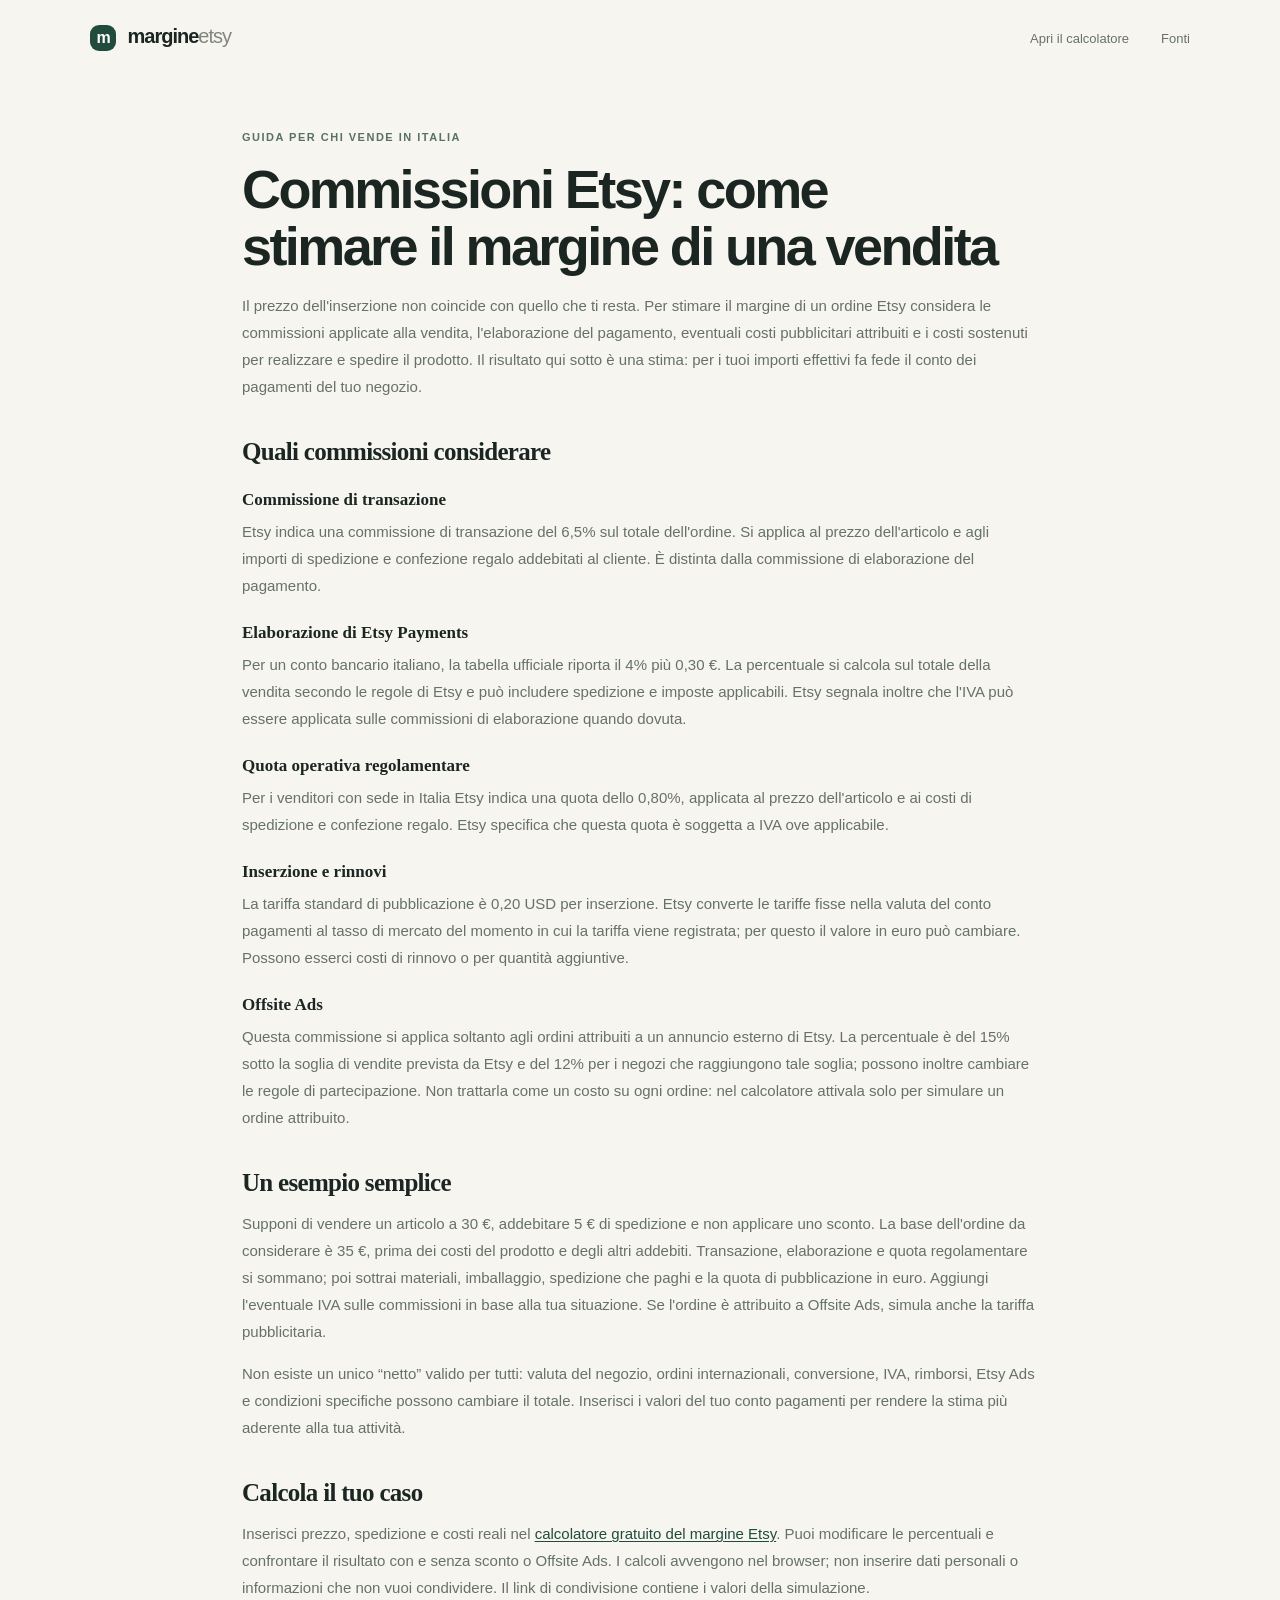
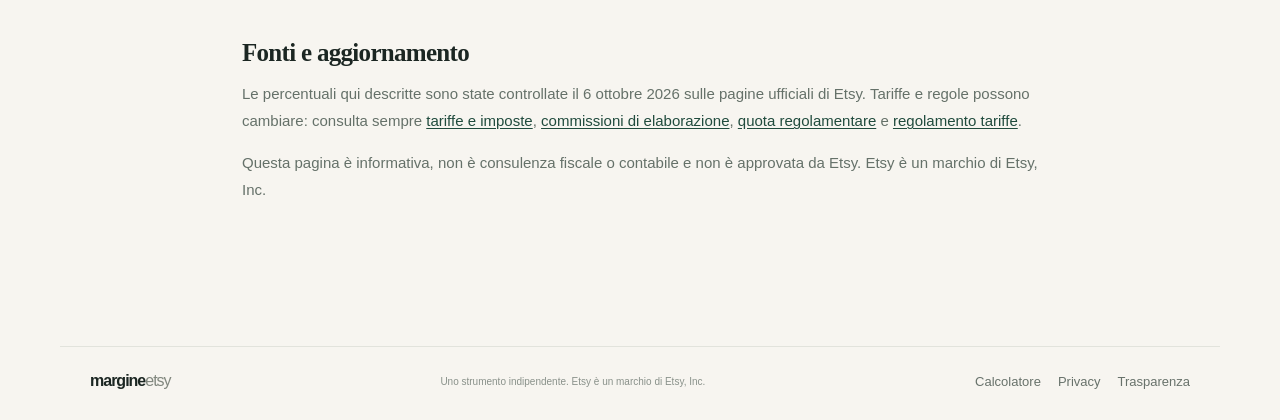
==== commissioni-etsy.html @ b1465332 "Third commit" ====
<!doctype html>
<html lang="it">
<head>
  <meta charset="utf-8">
  <meta name="viewport" content="width=device-width, initial-scale=1">
  <meta name="description" content="Guida pratica alle commissioni Etsy per venditori italiani: transazione, pagamenti, quota regolamentare, Offsite Ads e costi da inserire nel prezzo.">
  <meta name="theme-color" content="#f7f5f0">
  <link rel="stylesheet" href="styles.css">
  <link rel="canonical" href="https://etsy-calculator-nine.vercel.app/commissioni-etsy.html">
  <title>Commissioni Etsy in Italia: guida e calcolo del margine | Margine Etsy</title>
  <meta property="og:title" content="Commissioni Etsy in Italia: guida pratica">
  <meta property="og:description" content="Capisci quali costi Etsy considerare e stima quanto resta da un ordine.">
  <meta property="og:type" content="article">
</head>
<body>
  <header class="topbar"><a class="brand" href="index.html"><span class="brand-mark">m</span> margine<span class="brand-light">etsy</span></a><nav><a href="index.html#calcolatore">Apri il calcolatore</a><a href="index.html#fonti">Fonti</a></nav></header>
  <main>
    <article class="faq guide-article">
      <div class="eyebrow">Guida per chi vende in Italia</div>
      <h1>Commissioni Etsy: come stimare il margine di una vendita</h1>
      <p>Il prezzo dell'inserzione non coincide con quello che ti resta. Per stimare il margine di un ordine Etsy considera le commissioni applicate alla vendita, l'elaborazione del pagamento, eventuali costi pubblicitari attribuiti e i costi sostenuti per realizzare e spedire il prodotto. Il risultato qui sotto è una stima: per i tuoi importi effettivi fa fede il conto dei pagamenti del tuo negozio.</p>

      <h2>Quali commissioni considerare</h2>
      <h3>Commissione di transazione</h3>
      <p>Etsy indica una commissione di transazione del 6,5% sul totale dell'ordine. Si applica al prezzo dell'articolo e agli importi di spedizione e confezione regalo addebitati al cliente. È distinta dalla commissione di elaborazione del pagamento.</p>

      <h3>Elaborazione di Etsy Payments</h3>
      <p>Per un conto bancario italiano, la tabella ufficiale riporta il 4% più 0,30&nbsp;€. La percentuale si calcola sul totale della vendita secondo le regole di Etsy e può includere spedizione e imposte applicabili. Etsy segnala inoltre che l'IVA può essere applicata sulle commissioni di elaborazione quando dovuta.</p>

      <h3>Quota operativa regolamentare</h3>
      <p>Per i venditori con sede in Italia Etsy indica una quota dello 0,80%, applicata al prezzo dell'articolo e ai costi di spedizione e confezione regalo. Etsy specifica che questa quota è soggetta a IVA ove applicabile.</p>

      <h3>Inserzione e rinnovi</h3>
      <p>La tariffa standard di pubblicazione è 0,20&nbsp;USD per inserzione. Etsy converte le tariffe fisse nella valuta del conto pagamenti al tasso di mercato del momento in cui la tariffa viene registrata; per questo il valore in euro può cambiare. Possono esserci costi di rinnovo o per quantità aggiuntive.</p>

      <h3>Offsite Ads</h3>
      <p>Questa commissione si applica soltanto agli ordini attribuiti a un annuncio esterno di Etsy. La percentuale è del 15% sotto la soglia di vendite prevista da Etsy e del 12% per i negozi che raggiungono tale soglia; possono inoltre cambiare le regole di partecipazione. Non trattarla come un costo su ogni ordine: nel calcolatore attivala solo per simulare un ordine attribuito.</p>

      <h2>Un esempio semplice</h2>
      <p>Supponi di vendere un articolo a 30&nbsp;€, addebitare 5&nbsp;€ di spedizione e non applicare uno sconto. La base dell'ordine da considerare è 35&nbsp;€, prima dei costi del prodotto e degli altri addebiti. Transazione, elaborazione e quota regolamentare si sommano; poi sottrai materiali, imballaggio, spedizione che paghi e la quota di pubblicazione in euro. Aggiungi l'eventuale IVA sulle commissioni in base alla tua situazione. Se l'ordine è attribuito a Offsite Ads, simula anche la tariffa pubblicitaria.</p>
      <p>Non esiste un unico “netto” valido per tutti: valuta del negozio, ordini internazionali, conversione, IVA, rimborsi, Etsy Ads e condizioni specifiche possono cambiare il totale. Inserisci i valori del tuo conto pagamenti per rendere la stima più aderente alla tua attività.</p>

      <h2>Calcola il tuo caso</h2>
      <p>Inserisci prezzo, spedizione e costi reali nel <a href="index.html#calcolatore">calcolatore gratuito del margine Etsy</a>. Puoi modificare le percentuali e confrontare il risultato con e senza sconto o Offsite Ads. I calcoli avvengono nel browser; non inserire dati personali o informazioni che non vuoi condividere. Il link di condivisione contiene i valori della simulazione.</p>

      <h2>Fonti e aggiornamento</h2>
      <p>Le percentuali qui descritte sono state controllate il 6 ottobre 2026 sulle pagine ufficiali di Etsy. Tariffe e regole possono cambiare: consulta sempre <a href="https://help.etsy.com/hc/it/articles/115014483627-Tariffe-commissioni-e-imposte-per-vendere-su-Etsy" target="_blank" rel="noopener">tariffe e imposte</a>, <a href="https://help.etsy.com/hc/it/articles/115015628847-Cosa-sono-le-commissioni-per-l-elaborazione-dei-pagamenti-per-vendere-su-Etsy" target="_blank" rel="noopener">commissioni di elaborazione</a>, <a href="https://help.etsy.com/hc/it/articles/1500011073202-Che-cos-%C3%A8-una-commissione-operativa-regolamentare" target="_blank" rel="noopener">quota regolamentare</a> e <a href="https://www.etsy.com/legal/fees/" target="_blank" rel="noopener">regolamento tariffe</a>.</p>
      <p>Questa pagina è informativa, non è consulenza fiscale o contabile e non è approvata da Etsy. Etsy è un marchio di Etsy, Inc.</p>
    </article>
  </main>
  <footer><a class="brand" href="index.html">margine<span class="brand-light">etsy</span></a><span>Uno strumento indipendente. Etsy è un marchio di Etsy, Inc.</span><div><a href="index.html">Calcolatore</a><a href="privacy.html">Privacy</a><a href="disclosure.html">Trasparenza</a></div></footer>
</body>
</html>
---- styles.css ----
:root{--ink:#1b2622;--muted:#737d77;--paper:#f7f5f0;--white:#fff;--line:#e8e8e1;--green:#204b3d;--lime:#d6ed83;--orange:#f28a5f;--serif:Georgia,'Times New Roman',serif}*{box-sizing:border-box}html{scroll-behavior:smooth}body{margin:0;background:var(--paper);color:var(--ink);font-family:'DM Sans',Arial,sans-serif;-webkit-font-smoothing:antialiased}.topbar,footer{max-width:1160px;margin:auto;padding:25px 30px;display:flex;align-items:center;justify-content:space-between}.brand{font:800 20px Manrope,sans-serif;letter-spacing:-1px;color:var(--ink);text-decoration:none}.brand-mark{display:inline-grid;place-items:center;width:26px;height:26px;margin-right:7px;border-radius:9px;background:var(--green);color:white;font-size:16px}.brand-light{font-weight:500;color:#81877e}.topbar nav{display:flex;gap:32px}.topbar nav a,footer a{font-size:13px;color:#68726b;text-decoration:none}.topbar nav a:hover,footer a:hover{color:var(--green)}main{max-width:1120px;margin:auto;padding:40px 30px 90px}.hero{max-width:780px;margin:0 auto 40px;text-align:center}.eyebrow{color:#587065;font-size:11px;font-weight:700;letter-spacing:1.5px;text-transform:uppercase}.dot{display:inline-block;width:7px;height:7px;margin-right:7px;border-radius:50%;background:#87b455;vertical-align:1px}h1,h2,h3,p{margin-top:0}h1{font:700 clamp(42px,7vw,68px)/.99 Manrope,sans-serif;letter-spacing:-4px;margin:18px 0}.hero h1 em{font:italic 400 1em var(--serif);letter-spacing:-3px;color:var(--green)}.intro{max-width:580px;margin:auto;color:#69756f;font-size:16px;line-height:1.65}.calculator{display:grid;grid-template-columns:1.45fr .8fr;overflow:hidden;background:var(--white);border:1px solid #ecece5;border-radius:18px;box-shadow:0 22px 60px #253b2e0b}.inputs{padding:34px 38px 38px}.section-heading{display:flex;align-items:center;gap:15px;margin-bottom:23px}.step{display:grid;place-items:center;width:36px;height:36px;background:#f0f3e8;border-radius:50%;font:700 11px Manrope;color:#648044}.section-heading h2{font:700 19px Manrope;letter-spacing:-.5px;margin:0 0 3px}.section-heading p{font-size:12px;color:var(--muted);margin:0}.second{margin-top:36px}.field-grid{display:grid;grid-template-columns:1fr 1fr;gap:19px 18px}.field-grid label{display:block;color:#45534b;font-size:12px;font-weight:600}.control{display:flex;align-items:center;gap:5px;height:43px;margin-top:8px;padding:0 12px;border:1px solid #dedfd8;border-radius:8px;background:#fff;font-size:13px;color:#858d87;transition:border .15s,box-shadow .15s}.control:focus-within{border-color:#709178;box-shadow:0 0 0 3px #204b3d12}.control input{width:100%;min-width:0;border:0;outline:0;background:transparent;color:var(--ink);font:500 14px 'DM Sans',sans-serif}.control input::-webkit-inner-spin-button{-webkit-appearance:none}.field-grid small{display:block;margin:6px 0 0;color:#929991;font-size:10px;font-weight:400;line-height:1.4}select{width:100%;height:43px;margin-top:8px;padding:0 10px;border:1px solid #dedfd8;border-radius:8px;background:#fff;color:var(--ink);font:13px 'DM Sans',sans-serif}.advanced{margin-top:31px;border-top:1px solid var(--line);padding-top:17px}.advanced summary,.faq-card summary{cursor:pointer;list-style:none;color:#4a6256;font-size:12px;font-weight:700}.advanced summary::-webkit-details-marker,.faq-card summary::-webkit-details-marker{display:none}.advanced summary:after{content:'+';float:right;font-size:18px;line-height:12px}.advanced[open] summary:after{content:'−'}.advanced-grid{margin-top:20px}.check{display:flex;align-items:center;gap:9px;margin-top:18px;color:#6c766f;font-size:11px}.check input{accent-color:var(--green)}.results{padding:37px 31px;background:var(--green);color:#fff}.result-label{font-size:10px;font-weight:700;letter-spacing:1.3px;color:#bed2b8}.net{margin:11px 0 2px;font:700 43px Manrope;letter-spacing:-2px}.result-caption{font-size:11px;color:#c1d1c9}.margin-line{display:flex;justify-content:space-between;align-items:center;margin-top:28px;font-size:11px;color:#d3dfd7}.margin-line strong{font:600 14px Manrope;color:var(--lime)}.rule{height:1px;margin:23px 0 19px;background:#ffffff2d}.break-even span{display:block;font-size:10px;color:#c1d1c9}.break-even strong{display:block;margin-top:5px;font:600 17px Manrope}.fee-list{display:grid;gap:10px;margin-top:22px;padding-top:17px;border-top:1px solid #ffffff2d}.fee-row{display:flex;justify-content:space-between;gap:10px;font-size:11px;color:#d0ded6}.fee-row strong{color:white;font-weight:500}.button{width:100%;height:43px;margin-top:25px;border:0;border-radius:8px;background:var(--lime);color:#1d3a2f;font:700 12px 'DM Sans',sans-serif;cursor:pointer;transition:transform .15s,background .15s}.button:hover{transform:translateY(-1px);background:#e0f49c}.share-link{display:block;margin:14px auto 0;padding:0;border:0;background:transparent;color:#d1dfd5;font:500 11px 'DM Sans',sans-serif;cursor:pointer}.privacy-note{margin:21px 0 0;text-align:center;color:#a7c0b3;font-size:9px;line-height:1.5}.guide{padding:84px 12px 67px}.guide h2,.faq h2{margin:13px 0 28px;font:700 34px Manrope;letter-spacing:-1.6px}.guide-grid{display:grid;grid-template-columns:repeat(3,1fr);gap:42px}.guide-grid article{border-top:1px solid #dcded6;padding-top:17px}.guide-grid article>span{font-size:9px;font-weight:700;letter-spacing:1px;color:#7b8c7f}.guide-grid h3{margin:14px 0 8px;font:700 16px Manrope;letter-spacing:-.3px}.guide-grid p,.faq>div>p,.faq li{font-size:12px;line-height:1.7;color:#748078}.faq{display:grid;grid-template-columns:1fr 1fr;gap:65px;padding:37px 12px 38px;border-top:1px solid #dedfd8}.faq h2{margin-bottom:12px}.faq ul{padding-left:17px}.source-links a{color:var(--green);text-decoration:underline;text-underline-offset:2px}.faq-card{align-self:center;padding:26px 27px;background:#fff;border:1px solid #e8e8e1;border-radius:12px}.faq-card h3{font:700 17px Manrope;margin-bottom:17px}.faq-card details{padding:14px 0;border-top:1px solid #ededeb}.faq-card details p{margin:9px 0 0;color:#748078;font-size:11px;line-height:1.6}.faq-card summary:after{content:'+';float:right;font-size:16px}.faq-card details[open] summary:after{content:'−'}.monetize{padding:35px;background:#edf1e6;border-radius:14px}.monetize h2{font:700 24px Manrope}.monetize a{color:var(--green)}footer{border-top:1px solid #e2e3dc;padding-top:25px;padding-bottom:30px;gap:20px}footer .brand{font-size:16px}footer>span{color:#89918a;font-size:10px}footer div{display:flex;gap:17px}
@media(max-width:760px){.topbar{padding:20px 20px}.topbar nav{gap:16px}.topbar nav a{font-size:11px}main{padding:30px 16px 60px}.hero{margin-bottom:28px}h1{letter-spacing:-2.7px}.intro{font-size:14px}.calculator{grid-template-columns:1fr}.inputs{padding:26px 22px}.results{padding:29px 25px}.guide{padding:58px 4px 45px}.guide-grid{grid-template-columns:1fr;gap:23px}.guide-grid article{padding-top:13px}.guide-grid h3{margin-top:9px}.faq{grid-template-columns:1fr;gap:20px;padding:28px 4px}.faq h2{font-size:29px}footer{padding:20px;flex-wrap:wrap}footer>span{order:3;width:100%}}
@media(max-width:380px){.topbar nav{gap:10px}.topbar nav a{font-size:10px}.field-grid{gap:15px 11px}.inputs{padding:24px 16px}.net{font-size:37px}}
.guide-article{display:block;max-width:820px;margin:0 auto;border:0;padding-top:15px}.guide-article h1{max-width:760px;font-size:clamp(36px,6vw,54px);line-height:1.05;letter-spacing:-2.6px}.guide-article h2{margin:38px 0 13px;font-size:25px;letter-spacing:-.7px}.guide-article h3{margin:24px 0 8px;font:700 17px Manrope}.guide-article p{font-size:15px;line-height:1.8;color:#657169}.guide-article a{color:var(--green);text-decoration:underline;text-underline-offset:2px}
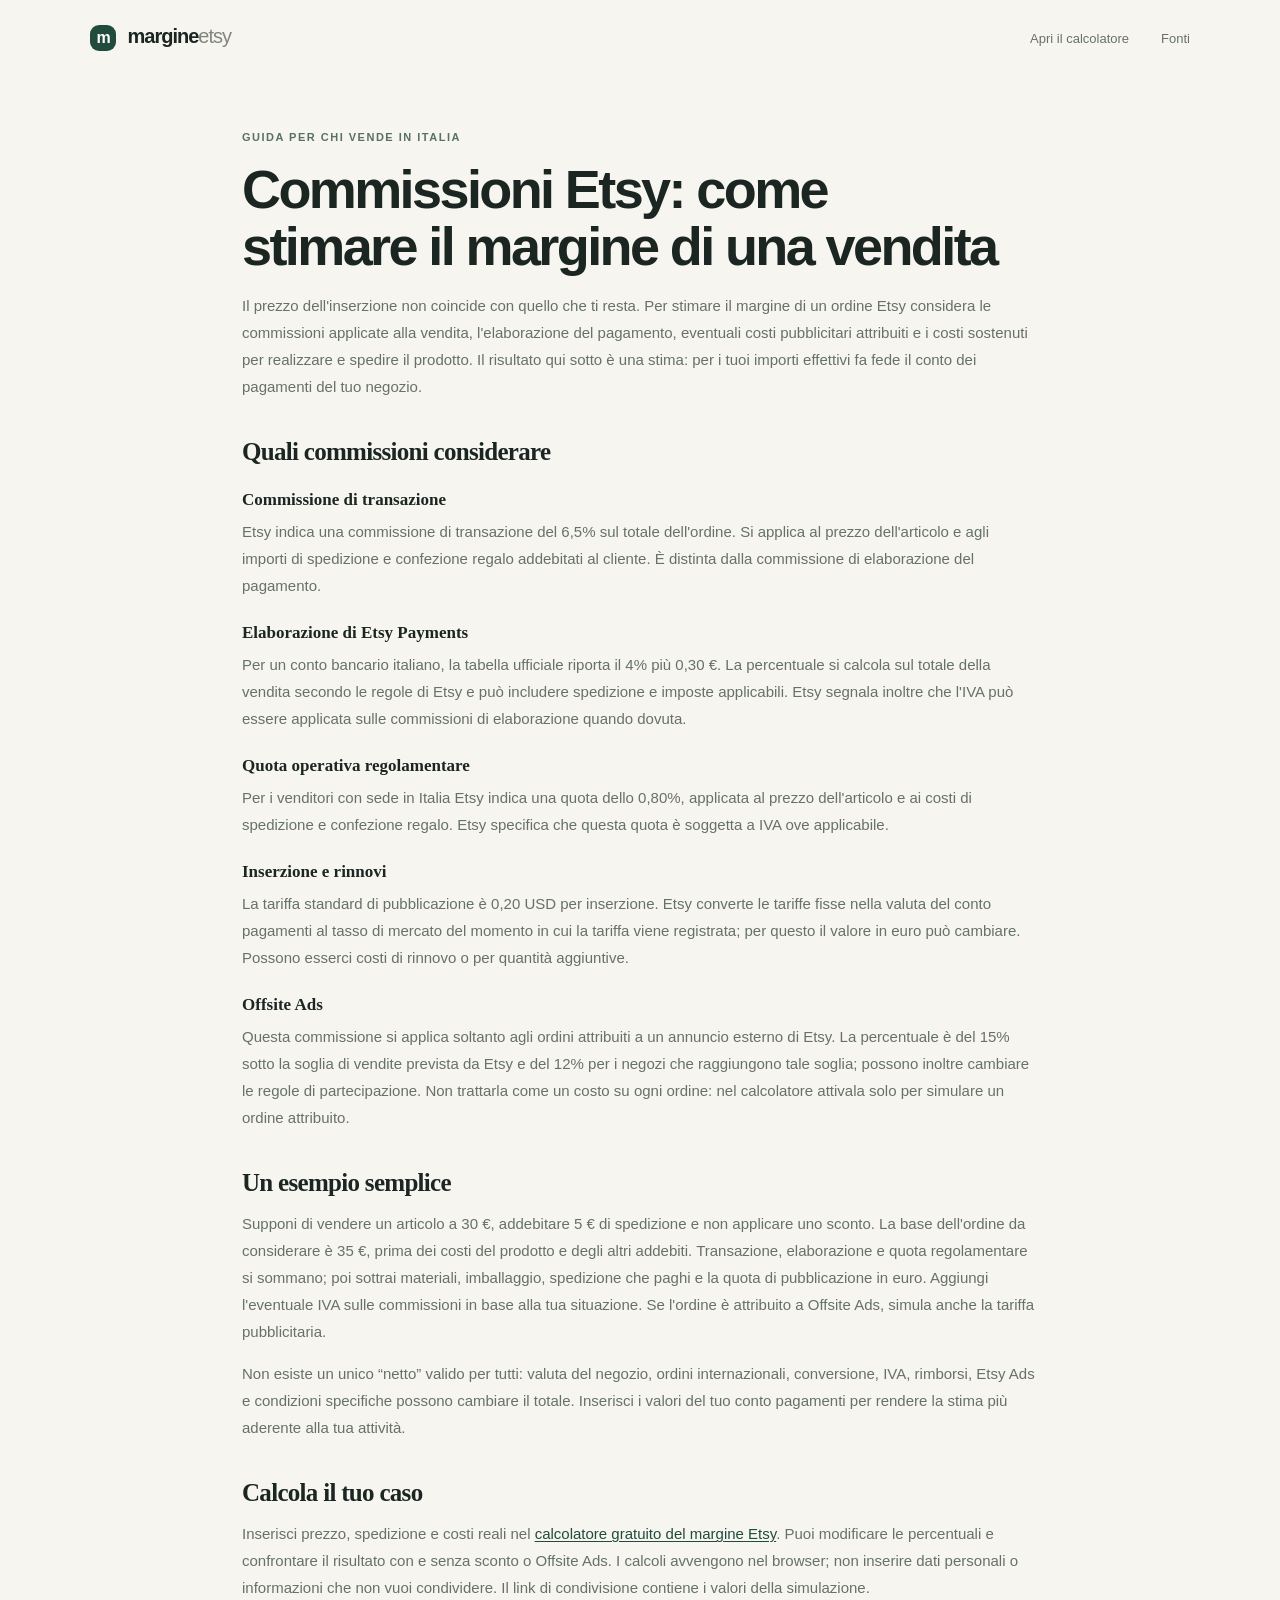
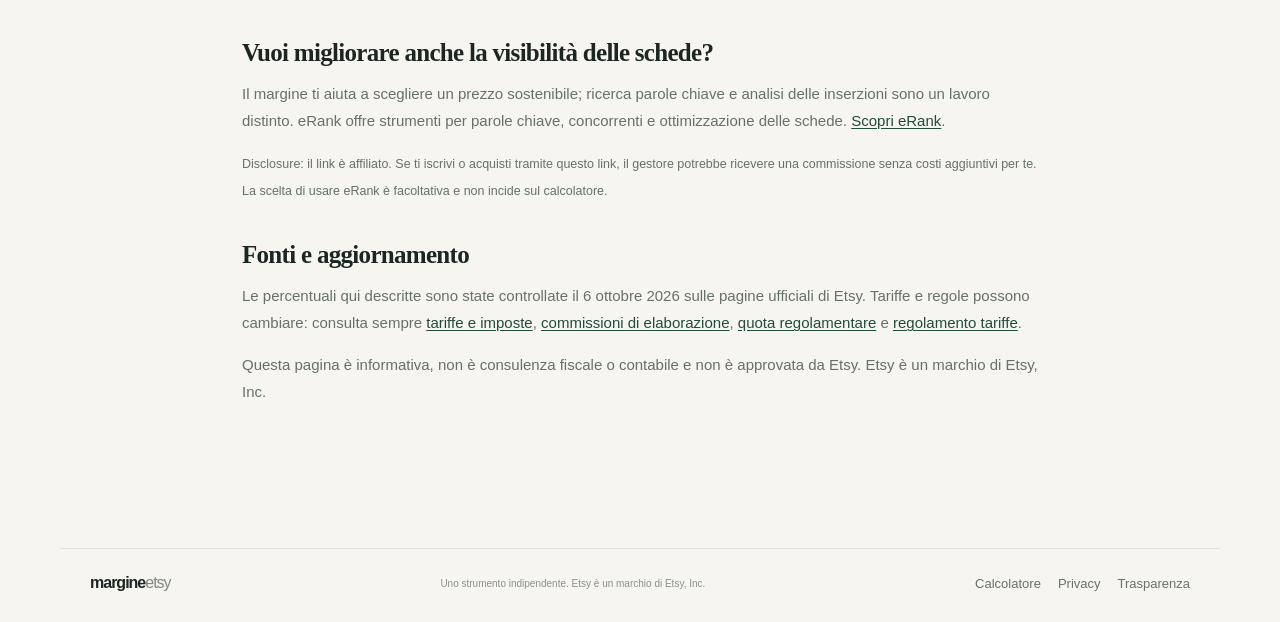
==== commit f89ee2f6: "Fourth commit" ====
--- a/commissioni-etsy.html
+++ b/commissioni-etsy.html
@@ -43,6 +43,10 @@
       <h2>Calcola il tuo caso</h2>
       <p>Inserisci prezzo, spedizione e costi reali nel <a href="index.html#calcolatore">calcolatore gratuito del margine Etsy</a>. Puoi modificare le percentuali e confrontare il risultato con e senza sconto o Offsite Ads. I calcoli avvengono nel browser; non inserire dati personali o informazioni che non vuoi condividere. Il link di condivisione contiene i valori della simulazione.</p>
 
+      <h2>Vuoi migliorare anche la visibilità delle schede?</h2>
+      <p>Il margine ti aiuta a scegliere un prezzo sostenibile; ricerca parole chiave e analisi delle inserzioni sono un lavoro distinto. eRank offre strumenti per parole chiave, concorrenti e ottimizzazione delle schede. <a href="https://erank.com/?fpr=eduardo-e12ecb" rel="sponsored nofollow noopener" target="_blank">Scopri eRank</a>.</p>
+      <p><small>Disclosure: il link è affiliato. Se ti iscrivi o acquisti tramite questo link, il gestore potrebbe ricevere una commissione senza costi aggiuntivi per te. La scelta di usare eRank è facoltativa e non incide sul calcolatore.</small></p>
+
       <h2>Fonti e aggiornamento</h2>
       <p>Le percentuali qui descritte sono state controllate il 6 ottobre 2026 sulle pagine ufficiali di Etsy. Tariffe e regole possono cambiare: consulta sempre <a href="https://help.etsy.com/hc/it/articles/115014483627-Tariffe-commissioni-e-imposte-per-vendere-su-Etsy" target="_blank" rel="noopener">tariffe e imposte</a>, <a href="https://help.etsy.com/hc/it/articles/115015628847-Cosa-sono-le-commissioni-per-l-elaborazione-dei-pagamenti-per-vendere-su-Etsy" target="_blank" rel="noopener">commissioni di elaborazione</a>, <a href="https://help.etsy.com/hc/it/articles/1500011073202-Che-cos-%C3%A8-una-commissione-operativa-regolamentare" target="_blank" rel="noopener">quota regolamentare</a> e <a href="https://www.etsy.com/legal/fees/" target="_blank" rel="noopener">regolamento tariffe</a>.</p>
       <p>Questa pagina è informativa, non è consulenza fiscale o contabile e non è approvata da Etsy. Etsy è un marchio di Etsy, Inc.</p>
